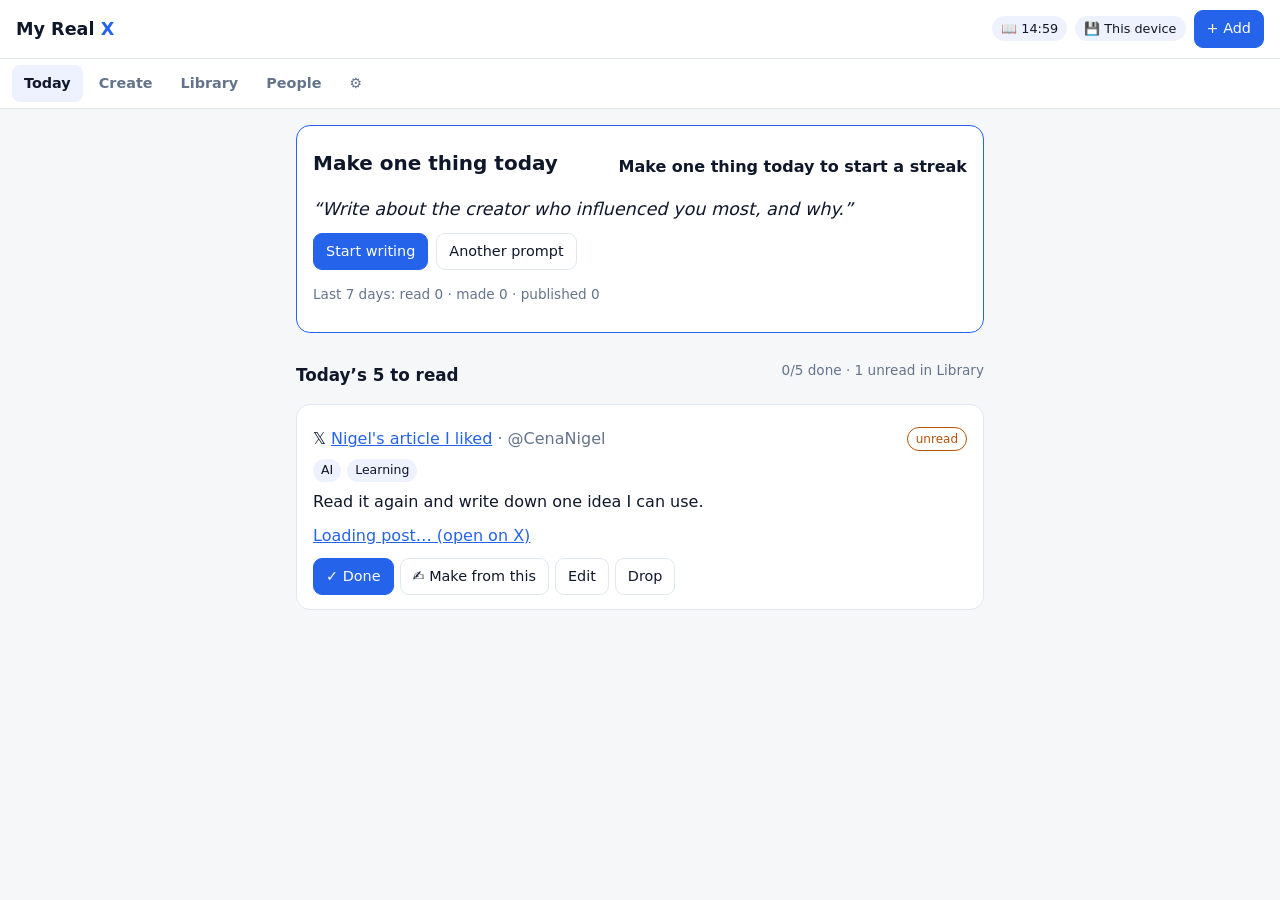
==== index.html @ 691bec20 "Build My Real X: calm, curated alternative to the X feed Static GitHub Pages app (no X API): Today v" ====
<!doctype html>
<html lang="en">
<head>
  <meta charset="utf-8">
  <meta name="viewport" content="width=device-width, initial-scale=1, viewport-fit=cover">
  <title>My Real X</title>
  <meta name="description" content="My own calm X: only the people and posts I chose. Learn a little, make something.">
  <meta name="theme-color" content="#0f172a">
  <link rel="manifest" href="manifest.webmanifest">
  <link rel="icon" href="icon.svg" type="image/svg+xml">
  <link rel="apple-touch-icon" href="icon-192.png">
  <meta name="apple-mobile-web-app-capable" content="yes">
  <meta name="apple-mobile-web-app-title" content="My Real X">
  <link rel="stylesheet" href="style.css">
</head>
<body>
  <header class="top">
    <div class="brand">My Real <span>X</span></div>
    <span id="timer" class="pill" title="Daily reading time left"></span>
    <button id="sync" class="pill" title="Sync status — tap for settings"></button>
    <button id="addBtn" class="primary">+ Add</button>
  </header>
  <nav id="nav">
    <button data-view="today">Today</button>
    <button data-view="create">Create</button>
    <button data-view="library">Library</button>
    <button data-view="people">People</button>
    <button data-view="settings" aria-label="Settings">⚙︎</button>
  </nav>
  <main id="main"><p class="muted">Loading…</p></main>
  <dialog id="dlg"><div id="dlgBody"></div></dialog>
  <div id="toast" role="status"></div>
  <script src="app.js"></script>
</body>
</html>
---- style.css ----
:root {
  color-scheme: light dark;
  --bg: #f6f7f9;
  --card: #ffffff;
  --text: #0f172a;
  --muted: #64748b;
  --line: #e2e8f0;
  --accent: #2563eb;
  --accent-text: #ffffff;
  --warn: #b45309;
  --danger: #dc2626;
  --ok: #15803d;
  --chip: #eef2ff;
}
@media (prefers-color-scheme: dark) {
  :root {
    --bg: #0b1120;
    --card: #131c2e;
    --text: #e5e7eb;
    --muted: #94a3b8;
    --line: #23304a;
    --accent: #3b82f6;
    --warn: #f59e0b;
    --danger: #f87171;
    --ok: #4ade80;
    --chip: #1e293b;
  }
}
* { box-sizing: border-box; }
html, body { margin: 0; }
body {
  background: var(--bg);
  color: var(--text);
  font: 16px/1.5 system-ui, -apple-system, "Segoe UI", Roboto, sans-serif;
  padding-bottom: 60px;
}
a { color: var(--accent); }
h2 { margin: 0 0 8px; font-size: 1.25rem; }
h3 { margin: 18px 0 8px; font-size: 1.05rem; display: inline; }
code { background: var(--chip); padding: 1px 5px; border-radius: 4px; }

.top {
  position: sticky; top: 0; z-index: 5;
  display: flex; align-items: center; gap: 8px;
  padding: 10px 16px; background: var(--card); border-bottom: 1px solid var(--line);
}
.brand { font-weight: 800; font-size: 1.1rem; margin-right: auto; white-space: nowrap; }
#addBtn { white-space: nowrap; }
@media (max-width: 380px) { .top { gap: 5px; padding: 10px 12px; } .pill { padding: 3px 7px; } }
.brand span { color: var(--accent); }
.pill {
  font-size: .8rem; padding: 3px 9px; border-radius: 999px;
  background: var(--chip); color: var(--text); border: 0; white-space: nowrap;
}
.pill:empty { display: none; }

nav {
  display: flex; gap: 4px; padding: 6px 12px; overflow-x: auto;
  background: var(--card); border-bottom: 1px solid var(--line);
  position: sticky; top: 53px; z-index: 4;
}
nav button { border: 0; background: none; padding: 8px 12px; border-radius: 8px; font-weight: 600; color: var(--muted); }
nav button.active { background: var(--chip); color: var(--text); }

main { max-width: 720px; margin: 0 auto; padding: 16px; }

.card {
  background: var(--card); border: 1px solid var(--line); border-radius: 14px;
  padding: 14px 16px; margin: 0 0 12px;
}
.hero { border-color: var(--accent); }
.done { border-color: var(--ok); }
.locked { border-color: var(--warn); text-align: center; }
.empty { color: var(--muted); }

button, .btn {
  font: inherit; font-size: .9rem; cursor: pointer;
  padding: 7px 12px; border-radius: 9px; border: 1px solid var(--line);
  background: var(--card); color: var(--text); text-decoration: none; display: inline-block;
}
button:hover, .btn:hover { border-color: var(--accent); }
.primary { background: var(--accent); color: var(--accent-text); border-color: var(--accent); }
.danger { color: var(--danger); }

input, textarea, select {
  font: inherit; width: 100%; padding: 8px 10px; margin-top: 4px;
  border: 1px solid var(--line); border-radius: 9px; background: var(--bg); color: var(--text);
}
textarea { resize: vertical; }
label { display: block; margin: 10px 0; font-size: .9rem; font-weight: 600; }
label.check, .chip { font-weight: 400; }
label.check input, .chip input, .seg input { width: auto; margin: 0 6px 0 0; }

.row { display: flex; gap: 8px; align-items: center; flex-wrap: wrap; margin: 8px 0; }
.row input { flex: 1 1 180px; margin: 0; }
.row select { flex: 1 1 120px; width: auto; margin: 0; }
.between { justify-content: space-between; }
.end { justify-content: flex-end; }
.actions { display: flex; gap: 6px; flex-wrap: wrap; margin-top: 10px; }
.actions.end { justify-content: flex-end; }
.grid2 { display: grid; grid-template-columns: 1fr 1fr; gap: 0 10px; }
@media (max-width: 480px) { .grid2 { grid-template-columns: 1fr; } }

.muted { color: var(--muted); }
.small { font-size: .85rem; }
.warn { color: var(--warn); }
.prompt { font-size: 1.1rem; font-style: italic; margin: 10px 0; }
.streak { font-weight: 700; }
.note { margin: 8px 0 0; }
.takeaway { margin: 8px 0 0; padding: 6px 10px; background: var(--chip); border-radius: 8px; }
.meta { overflow-wrap: anywhere; }

.tags { display: flex; gap: 6px; flex-wrap: wrap; margin-top: 6px; }
.tag { font-size: .78rem; padding: 2px 8px; border-radius: 999px; background: var(--chip); }
.tag .x { border: 0; background: none; padding: 0 0 0 4px; font-size: .9rem; color: var(--muted); }
.badge { font-size: .75rem; padding: 2px 8px; border-radius: 999px; border: 1px solid var(--line); color: var(--muted); white-space: nowrap; }
.s-unread, .s-draft, .s-trial { color: var(--warn); border-color: var(--warn); }
.s-read, .s-published, .s-trusted { color: var(--ok); border-color: var(--ok); }

.tagpick { border: 1px solid var(--line); border-radius: 9px; padding: 6px 10px; margin: 10px 0; }
.tagpick legend { font-size: .9rem; font-weight: 600; }
.chip { display: inline-flex; align-items: center; margin: 4px 10px 4px 0; font-size: .9rem; }
.seg { display: flex; gap: 14px; flex-wrap: wrap; margin: 6px 0; }
.seg label { margin: 0; font-weight: 600; display: flex; align-items: center; }

.embed { margin-top: 10px; }
.embed .twitter-tweet { margin: 0 auto !important; }
.yt { position: relative; aspect-ratio: 16 / 9; }
.yt iframe { position: absolute; inset: 0; width: 100%; height: 100%; border: 0; border-radius: 10px; }

.idea .i-title { font-weight: 700; }
.idea [data-act="toggle"] { cursor: pointer; }
details.sec > summary { cursor: pointer; list-style: none; margin: 14px 0 8px; }
details.sec > summary::-webkit-details-marker { display: none; }
details.sec > summary::before { content: "▸ "; color: var(--muted); }
details.sec[open] > summary::before { content: "▾ "; }

dialog {
  width: min(560px, calc(100vw - 24px)); max-height: calc(100vh - 40px);
  border: 1px solid var(--line); border-radius: 16px; padding: 16px;
  background: var(--card); color: var(--text);
}
dialog::backdrop { background: rgba(0, 0, 0, .45); }

#toast {
  position: fixed; left: 50%; bottom: 20px; transform: translateX(-50%) translateY(80px);
  background: var(--text); color: var(--bg); padding: 10px 16px; border-radius: 10px;
  transition: transform .2s; z-index: 20; max-width: calc(100vw - 32px);
}
#toast.show { transform: translateX(-50%) translateY(0); }
ul.small li, ol.small li { margin: 4px 0; }
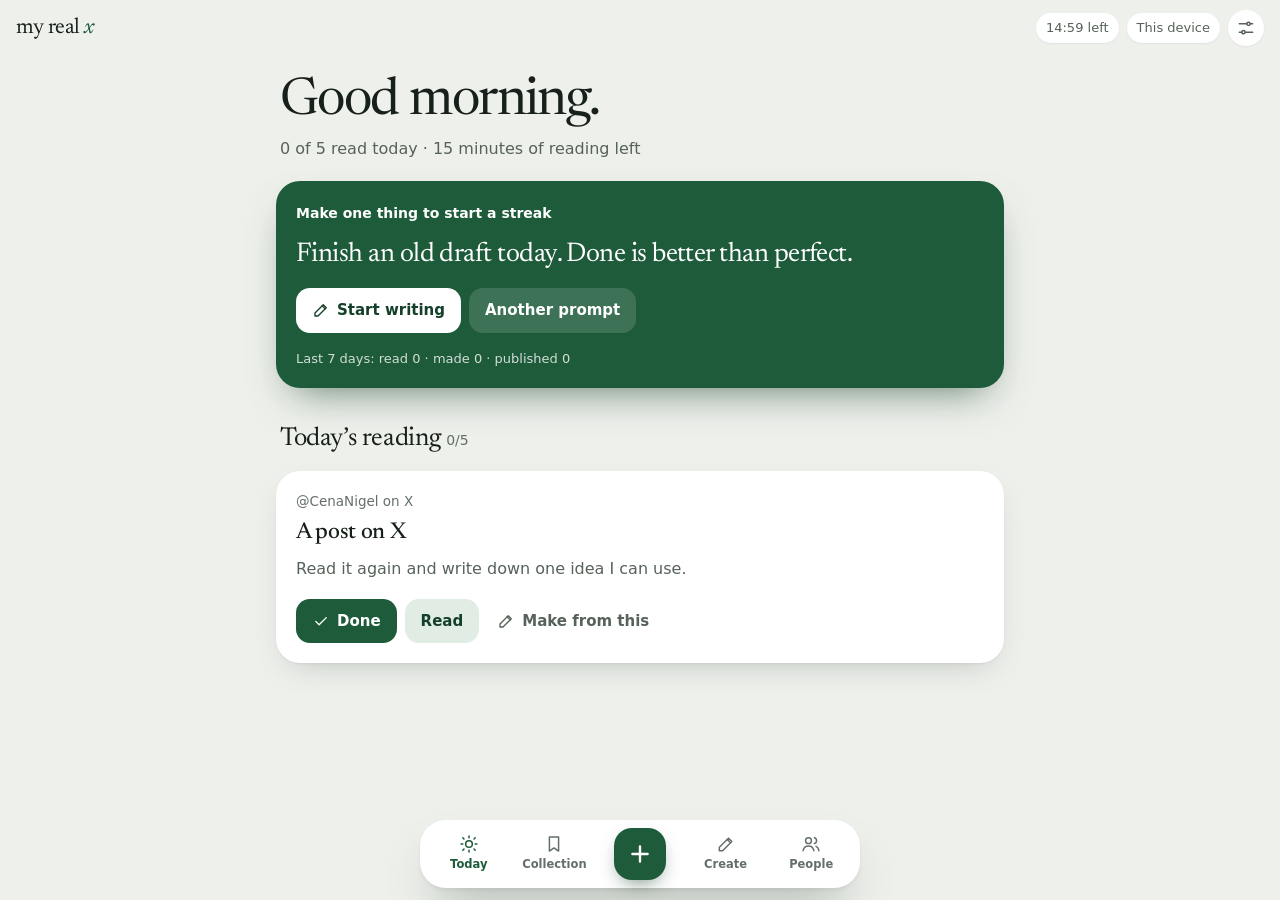
==== commit 5c81608f: "Redesign: forest green, serif, card-based collector - New look: light ground, white physical cards, " ====
--- a/index.html
+++ b/index.html
@@ -4,31 +4,34 @@
   <meta charset="utf-8">
   <meta name="viewport" content="width=device-width, initial-scale=1, viewport-fit=cover">
   <title>My Real X</title>
-  <meta name="description" content="My own calm X: only the people and posts I chose. Learn a little, make something.">
-  <meta name="theme-color" content="#0f172a">
+  <meta name="description" content="My own calm collection: only the people and posts I chose. Learn a little, make something.">
+  <meta name="theme-color" content="#EEF0EC">
   <link rel="manifest" href="manifest.webmanifest">
   <link rel="icon" href="icon.svg" type="image/svg+xml">
   <link rel="apple-touch-icon" href="icon-192.png">
   <meta name="apple-mobile-web-app-capable" content="yes">
   <meta name="apple-mobile-web-app-title" content="My Real X">
+  <link rel="preconnect" href="https://fonts.googleapis.com">
+  <link rel="preconnect" href="https://fonts.gstatic.com" crossorigin>
+  <link href="https://fonts.googleapis.com/css2?family=Newsreader:ital,opsz,wght@0,6..72,400;0,6..72,500;1,6..72,400&display=swap" rel="stylesheet">
   <link rel="stylesheet" href="style.css">
 </head>
 <body>
   <header class="top">
-    <div class="brand">My Real <span>X</span></div>
-    <span id="timer" class="pill" title="Daily reading time left"></span>
-    <button id="sync" class="pill" title="Sync status — tap for settings"></button>
-    <button id="addBtn" class="primary">+ Add</button>
+    <a class="wordmark" href="./" data-act="goto" data-view="today">my real <em>x</em></a>
+    <span id="timer" class="pill"></span>
+    <button id="sync" class="pill" type="button"></button>
+    <button id="gear" class="icon-btn" type="button" aria-label="Settings" data-act="goto" data-view="settings"></button>
   </header>
-  <nav id="nav">
-    <button data-view="today">Today</button>
-    <button data-view="create">Create</button>
-    <button data-view="library">Library</button>
-    <button data-view="people">People</button>
-    <button data-view="settings" aria-label="Settings">⚙︎</button>
+  <main id="main"><p class="sub">Loading…</p></main>
+  <nav class="tabbar" id="nav" aria-label="Main">
+    <button type="button" data-view="today"></button>
+    <button type="button" data-view="library"></button>
+    <button type="button" id="addBtn" class="add" aria-label="Add something"></button>
+    <button type="button" data-view="create"></button>
+    <button type="button" data-view="people"></button>
   </nav>
-  <main id="main"><p class="muted">Loading…</p></main>
-  <dialog id="dlg"><div id="dlgBody"></div></dialog>
+  <dialog id="sheet"><div id="sheetBody" class="sheet-inner"></div></dialog>
   <div id="toast" role="status"></div>
   <script src="app.js"></script>
 </body>
--- a/style.css
+++ b/style.css
@@ -1,151 +1,275 @@
+/* My Real X — tokens mirror DESIGN.md. Light only. */
 :root {
-  color-scheme: light dark;
-  --bg: #f6f7f9;
-  --card: #ffffff;
-  --text: #0f172a;
-  --muted: #64748b;
-  --line: #e2e8f0;
-  --accent: #2563eb;
-  --accent-text: #ffffff;
-  --warn: #b45309;
-  --danger: #dc2626;
-  --ok: #15803d;
-  --chip: #eef2ff;
-}
-@media (prefers-color-scheme: dark) {
-  :root {
-    --bg: #0b1120;
-    --card: #131c2e;
-    --text: #e5e7eb;
-    --muted: #94a3b8;
-    --line: #23304a;
-    --accent: #3b82f6;
-    --warn: #f59e0b;
-    --danger: #f87171;
-    --ok: #4ade80;
-    --chip: #1e293b;
-  }
-}
+  color-scheme: light;
+  --ground: #EEF0EC;
+  --card: #FFFFFF;
+  --sunk: #F4F5F2;
+  --ink: #17201A;
+  --muted: #56625A;
+  --faint: #646F68;
+  --forest: #1E5B3A;
+  --forest-deep: #143F28;
+  --forest-soft: #E1ECE4;
+  --on-forest: #FFFFFF;
+  --on-forest-muted: rgba(255, 255, 255, .8);
+  --night: #151B17;
+  --danger: #B42318;
+  --warn: #8A5300;
+  --line: rgba(23, 32, 26, .09);
+  --shadow: 0 1px 2px rgba(18, 40, 26, .05), 0 12px 32px -14px rgba(18, 40, 26, .25);
+  --shadow-lift: 0 2px 4px rgba(18, 40, 26, .06), 0 26px 50px -18px rgba(18, 40, 26, .38);
+  --r-card: 24px;
+  --r-btn: 14px;
+  --serif: "Newsreader", "Iowan Old Style", Georgia, serif;
+  --sans: system-ui, -apple-system, "Segoe UI", Roboto, sans-serif;
+  --spring: cubic-bezier(.34, 1.56, .64, 1);
+  --out: cubic-bezier(.22, 1, .36, 1);
+  --tab-h: 68px;
+}
+
 * { box-sizing: border-box; }
 html, body { margin: 0; }
 body {
-  background: var(--bg);
-  color: var(--text);
-  font: 16px/1.5 system-ui, -apple-system, "Segoe UI", Roboto, sans-serif;
-  padding-bottom: 60px;
-}
-a { color: var(--accent); }
-h2 { margin: 0 0 8px; font-size: 1.25rem; }
-h3 { margin: 18px 0 8px; font-size: 1.05rem; display: inline; }
-code { background: var(--chip); padding: 1px 5px; border-radius: 4px; }
-
+  background: var(--ground);
+  color: var(--ink);
+  font: 16px/1.5 var(--sans);
+  -webkit-font-smoothing: antialiased;
+  padding-bottom: calc(var(--tab-h) + 24px + env(safe-area-inset-bottom));
+  caret-color: var(--forest);
+}
+::selection { background: var(--forest-soft); color: var(--forest-deep); }
+a { color: var(--forest); text-underline-offset: 3px; }
+:focus-visible { outline: 2px solid var(--forest); outline-offset: 2px; }
+img { display: block; max-width: 100%; }
+button { font: inherit; color: inherit; cursor: pointer; -webkit-tap-highlight-color: transparent; }
+svg.i { width: 20px; height: 20px; flex-shrink: 0; fill: none; stroke: currentColor; stroke-width: 1.8; stroke-linecap: round; stroke-linejoin: round; }
+.serif { font-family: var(--serif); }
+
+/* ---------- top bar ---------- */
 .top {
-  position: sticky; top: 0; z-index: 5;
+  position: sticky; top: 0; z-index: 10;
   display: flex; align-items: center; gap: 8px;
-  padding: 10px 16px; background: var(--card); border-bottom: 1px solid var(--line);
-}
-.brand { font-weight: 800; font-size: 1.1rem; margin-right: auto; white-space: nowrap; }
-#addBtn { white-space: nowrap; }
-@media (max-width: 380px) { .top { gap: 5px; padding: 10px 12px; } .pill { padding: 3px 7px; } }
-.brand span { color: var(--accent); }
+  padding: calc(10px + env(safe-area-inset-top)) 16px 10px;
+  background: color-mix(in srgb, var(--ground) 88%, transparent);
+  backdrop-filter: saturate(1.4) blur(12px);
+  -webkit-backdrop-filter: saturate(1.4) blur(12px);
+}
+.wordmark { font-family: var(--serif); font-size: 22px; letter-spacing: -.02em; color: var(--ink); text-decoration: none; margin-right: auto; white-space: nowrap; }
+.wordmark em { color: var(--forest); }
 .pill {
-  font-size: .8rem; padding: 3px 9px; border-radius: 999px;
-  background: var(--chip); color: var(--text); border: 0; white-space: nowrap;
+  font-size: 13px; padding: 5px 10px; border-radius: 999px; border: 0;
+  background: var(--card); color: var(--muted); white-space: nowrap; font-variant-numeric: tabular-nums;
+  box-shadow: 0 1px 2px rgba(18, 40, 26, .06);
 }
 .pill:empty { display: none; }
-
-nav {
-  display: flex; gap: 4px; padding: 6px 12px; overflow-x: auto;
-  background: var(--card); border-bottom: 1px solid var(--line);
-  position: sticky; top: 53px; z-index: 4;
-}
-nav button { border: 0; background: none; padding: 8px 12px; border-radius: 8px; font-weight: 600; color: var(--muted); }
-nav button.active { background: var(--chip); color: var(--text); }
-
-main { max-width: 720px; margin: 0 auto; padding: 16px; }
-
+.icon-btn { border: 0; background: var(--card); width: 36px; height: 36px; border-radius: 50%; display: grid; place-items: center; color: var(--muted); box-shadow: 0 1px 2px rgba(18, 40, 26, .06); }
+
+/* ---------- tab bar ---------- */
+.tabbar {
+  position: fixed; z-index: 10; left: 50%; transform: translateX(-50%);
+  bottom: calc(12px + env(safe-area-inset-bottom));
+  width: min(440px, calc(100vw - 24px)); height: var(--tab-h);
+  display: grid; grid-template-columns: repeat(5, 1fr); align-items: center;
+  background: var(--card); border-radius: 26px; box-shadow: var(--shadow-lift); padding: 0 6px;
+}
+.tabbar button { border: 0; background: none; display: grid; justify-items: center; gap: 2px; font-size: 11.5px; font-weight: 600; color: var(--faint); padding: 8px 0; transition: color .15s; }
+.tabbar button.active { color: var(--forest); }
+.tabbar .add { width: 52px; height: 52px; justify-self: center; border-radius: 18px; background: var(--forest); color: var(--on-forest); place-items: center; padding: 0; box-shadow: 0 8px 20px -8px rgba(20, 63, 40, .7); transition: transform .2s var(--spring); }
+.tabbar .add svg.i { width: 26px; height: 26px; stroke-width: 2.2; }
+.tabbar .add:active { transform: scale(.92) rotate(-6deg); }
+
+/* ---------- page ---------- */
+main { max-width: 760px; margin: 0 auto; padding: 8px 16px 24px; }
+.page-head { margin: 12px 4px 20px; }
+.display { font-family: var(--serif); font-weight: 400; font-size: clamp(38px, 10vw, 52px); line-height: 1.02; letter-spacing: -.03em; margin: 0; text-wrap: balance; }
+.display-s { font-family: var(--serif); font-weight: 400; font-size: 27px; line-height: 1.15; letter-spacing: -.02em; margin: 0; text-wrap: balance; }
+.sub { color: var(--muted); margin: 8px 0 0; }
+.small { font-size: 14px; }
+.tiny { font-size: 13px; }
+.muted { color: var(--muted); }
+h2.section { font-family: var(--serif); font-weight: 400; font-size: 26px; letter-spacing: -.015em; margin: 32px 4px 12px; }
+h2.section .count { font-family: var(--sans); font-size: 14px; color: var(--faint); margin-left: 6px; letter-spacing: 0; }
+
+/* ---------- cards ---------- */
 .card {
-  background: var(--card); border: 1px solid var(--line); border-radius: 14px;
-  padding: 14px 16px; margin: 0 0 12px;
-}
-.hero { border-color: var(--accent); }
-.done { border-color: var(--ok); }
-.locked { border-color: var(--warn); text-align: center; }
-.empty { color: var(--muted); }
-
-button, .btn {
-  font: inherit; font-size: .9rem; cursor: pointer;
-  padding: 7px 12px; border-radius: 9px; border: 1px solid var(--line);
-  background: var(--card); color: var(--text); text-decoration: none; display: inline-block;
-}
-button:hover, .btn:hover { border-color: var(--accent); }
-.primary { background: var(--accent); color: var(--accent-text); border-color: var(--accent); }
-.danger { color: var(--danger); }
-
-input, textarea, select {
-  font: inherit; width: 100%; padding: 8px 10px; margin-top: 4px;
-  border: 1px solid var(--line); border-radius: 9px; background: var(--bg); color: var(--text);
-}
-textarea { resize: vertical; }
-label { display: block; margin: 10px 0; font-size: .9rem; font-weight: 600; }
-label.check, .chip { font-weight: 400; }
-label.check input, .chip input, .seg input { width: auto; margin: 0 6px 0 0; }
-
-.row { display: flex; gap: 8px; align-items: center; flex-wrap: wrap; margin: 8px 0; }
-.row input { flex: 1 1 180px; margin: 0; }
-.row select { flex: 1 1 120px; width: auto; margin: 0; }
-.between { justify-content: space-between; }
-.end { justify-content: flex-end; }
-.actions { display: flex; gap: 6px; flex-wrap: wrap; margin-top: 10px; }
-.actions.end { justify-content: flex-end; }
-.grid2 { display: grid; grid-template-columns: 1fr 1fr; gap: 0 10px; }
-@media (max-width: 480px) { .grid2 { grid-template-columns: 1fr; } }
-
-.muted { color: var(--muted); }
-.small { font-size: .85rem; }
+  background: var(--card); border-radius: var(--r-card); box-shadow: var(--shadow);
+  overflow: hidden; position: relative;
+  transition: transform .18s var(--out), box-shadow .18s var(--out);
+}
+.card + .card { margin-top: 14px; }
+.pad { padding: 20px; }
+[data-open] { cursor: pointer; }
+.card[data-open]:active, .tile:active { transform: scale(.98); }
+.media { width: 100%; max-height: 340px; object-fit: cover; background: var(--sunk); }
+.src { display: flex; align-items: center; gap: 6px; color: var(--faint); font-size: 13.5px; margin: 0; min-width: 0; }
+.src span { overflow: hidden; text-overflow: ellipsis; white-space: nowrap; }
+.src svg.i { width: 15px; height: 15px; }
+.title { font-family: var(--serif); font-weight: 500; font-size: 23px; line-height: 1.2; letter-spacing: -.015em; margin: 8px 0 0; text-wrap: balance; }
+.post-text { font-family: var(--serif); font-size: 20px; line-height: 1.4; margin: 10px 0 0; white-space: pre-line; display: -webkit-box; -webkit-line-clamp: 9; -webkit-box-orient: vertical; overflow: hidden; }
+.note { color: var(--muted); margin: 10px 0 0; }
+.takeaway { margin: 14px 0 0; padding: 12px 14px; border-radius: 16px; background: var(--forest-soft); color: var(--forest-deep); font-family: var(--serif); font-size: 18px; line-height: 1.35; }
+.takeaway::before { content: "My takeaway  "; font: 600 12.5px/1 var(--sans); color: var(--forest); display: block; margin-bottom: 6px; }
+
+/* forest card — the signature colour as a full field */
+.forest { background: var(--forest); color: var(--on-forest); box-shadow: 0 18px 40px -18px rgba(20, 63, 40, .7); }
+.forest .sub, .forest .tiny, .forest .muted { color: var(--on-forest-muted); }
+.streak { display: inline-flex; align-items: center; gap: 6px; font-size: 14px; font-weight: 600; }
+
+/* masonry */
+.masonry { columns: 2 170px; column-gap: 12px; }
+.masonry > * { break-inside: avoid; margin: 0 0 12px; display: block; }
+.masonry > .card + .card { margin-top: 0; }
+.tile .media { max-height: 260px; }
+.tile-body { padding: 14px 14px 15px; }
+.tile .t { font-family: var(--serif); font-weight: 500; font-size: 18px; line-height: 1.2; letter-spacing: -.01em; margin: 0 0 8px; overflow-wrap: anywhere; }
+.tile .q { font-family: var(--serif); font-size: 17px; line-height: 1.38; margin: 0 0 10px; display: -webkit-box; -webkit-line-clamp: 8; -webkit-box-orient: vertical; overflow: hidden; white-space: pre-line; }
+.tile.quote .tile-body { padding: 18px 16px; }
+.tile.quote .q::before { content: "\201C"; display: block; font-size: 56px; line-height: 1; height: 30px; color: var(--forest); }
+.flag { display: inline-block; margin-top: 8px; font-size: 12px; font-weight: 650; color: var(--forest); background: var(--forest-soft); padding: 3px 8px; border-radius: 999px; }
+.flag.muted { color: var(--muted); background: var(--sunk); }
+
+/* rows */
+.rowcard { display: flex; align-items: center; gap: 12px; padding: 12px 14px; }
+.rowcard .t { flex: 1; min-width: 0; font-family: var(--serif); font-size: 17px; white-space: nowrap; overflow: hidden; text-overflow: ellipsis; }
+.thumb { width: 44px; height: 44px; border-radius: 12px; object-fit: cover; background: var(--sunk); flex-shrink: 0; }
+
+/* ---------- buttons ---------- */
+.actions { display: flex; gap: 8px; flex-wrap: wrap; margin-top: 18px; }
+.btn {
+  display: inline-flex; align-items: center; justify-content: center; gap: 7px;
+  border: 0; border-radius: var(--r-btn); padding: 11px 16px; font-weight: 650; font-size: 15px; text-decoration: none;
+  background: var(--sunk); color: var(--ink); transition: transform .14s var(--out), background .15s;
+}
+.btn:active { transform: scale(.96); }
+.btn svg.i { width: 18px; height: 18px; }
+.btn.primary { background: var(--forest); color: var(--on-forest); }
+.btn.soft { background: var(--forest-soft); color: var(--forest-deep); }
+.btn.quiet { background: none; color: var(--muted); padding-left: 10px; padding-right: 10px; }
+.btn.light { background: var(--on-forest); color: var(--forest-deep); }
+.btn.ghost-light { background: rgba(255, 255, 255, .14); color: var(--on-forest); }
+.btn.danger { background: none; color: var(--danger); }
+.btn.big { padding: 15px 22px; font-size: 16px; border-radius: 18px; }
+.btn.block { width: 100%; }
+
+/* ---------- chips ---------- */
+.chips { display: flex; gap: 8px; overflow-x: auto; padding: 2px 2px 6px; margin: 0 -2px 8px; scrollbar-width: none; }
+.chips::-webkit-scrollbar { display: none; }
+.chips.wrap { flex-wrap: wrap; overflow: visible; }
+.chip {
+  flex-shrink: 0; border: 0; border-radius: 999px; padding: 8px 14px; font-size: 14px; font-weight: 600;
+  background: var(--card); color: var(--muted); box-shadow: 0 1px 2px rgba(18, 40, 26, .06);
+  transition: transform .14s var(--out), background .15s, color .15s;
+}
+.chip:active { transform: scale(.95); }
+.chip[aria-pressed="true"] { background: var(--ink); color: #fff; }
+.chip .n { font-weight: 500; opacity: .7; margin-left: 4px; font-variant-numeric: tabular-nums; }
+.chip-input { border: 0; border-radius: 999px; padding: 8px 14px; font: 600 14px var(--sans); width: 120px; background: var(--sunk); color: var(--ink); outline: none; }
+.chip-input:focus { box-shadow: 0 0 0 2px var(--forest); }
+.seg { display: flex; gap: 4px; padding: 4px; border-radius: 16px; background: var(--sunk); }
+.seg button { flex: 1; border: 0; background: none; border-radius: 12px; padding: 9px 6px; font-size: 14px; font-weight: 600; color: var(--muted); }
+.seg button[aria-pressed="true"] { background: var(--card); color: var(--ink); box-shadow: 0 1px 3px rgba(18, 40, 26, .12); }
+
+.search { display: flex; align-items: center; gap: 8px; background: var(--card); border-radius: 16px; padding: 0 14px; margin-bottom: 16px; color: var(--faint); box-shadow: 0 1px 2px rgba(18, 40, 26, .06); }
+.search input { flex: 1; border: 0; outline: none; background: none; font: inherit; padding: 12px 0; color: var(--ink); min-width: 0; }
+
+/* ---------- plain inputs (look like text) ---------- */
+.plain { width: 100%; border: 0; outline: none; background: none; color: inherit; font: inherit; padding: 0; resize: none; }
+.plain::placeholder { color: var(--faint); }
+.plain.title { font-family: var(--serif); font-weight: 500; font-size: 28px; line-height: 1.15; letter-spacing: -.02em; }
+.plain.body { font-family: var(--serif); font-size: 19px; line-height: 1.5; min-height: 40vh; }
+.plain.note { color: var(--muted); margin-top: 10px; min-height: 2.6em; }
+.field-label { font-size: 13px; font-weight: 650; color: var(--faint); margin: 22px 0 8px; display: block; }
+.boxed { width: 100%; border: 0; border-radius: 14px; background: var(--sunk); padding: 12px 14px; font: inherit; color: var(--ink); outline: none; resize: vertical; }
+.boxed:focus { box-shadow: 0 0 0 2px var(--forest); }
+.grid2 { display: grid; grid-template-columns: 1fr 1fr; gap: 12px; }
+@media (max-width: 420px) { .grid2 { grid-template-columns: 1fr; } }
+
+/* ---------- special moments: full forest field + tilted choice cards ---------- */
+.field-moment { background: var(--forest); color: var(--on-forest); border-radius: 32px; padding: 32px 22px 28px; margin-top: 8px; }
+.field-moment p { color: var(--on-forest-muted); }
+.choice-grid { display: grid; grid-template-columns: 1fr 1fr; gap: 14px; margin: 28px 0 8px; }
+.choice {
+  border: 0; text-align: left; border-radius: 22px; aspect-ratio: 1 / 1.08; padding: 16px;
+  display: flex; flex-direction: column; justify-content: space-between;
+  background: var(--card); color: var(--ink); box-shadow: 0 22px 40px -18px rgba(0, 0, 0, .45);
+  font-family: var(--serif); font-size: 21px; line-height: 1.12; letter-spacing: -.01em;
+  transition: transform .3s var(--spring), rotate .3s var(--spring);
+  animation: drop .6s var(--spring) both;
+}
+.choice svg.i { width: 26px; height: 26px; }
+.choice.dark { background: var(--night); color: #fff; }
+.choice.tilt-l { rotate: -3deg; }
+.choice.tilt-r { rotate: 2.5deg; animation-delay: .06s; }
+.choice:active { rotate: 0deg; transform: scale(.96); }
+@keyframes drop { from { opacity: 0; transform: translateY(40px) rotate(-6deg) scale(.94); } }
+
+/* ---------- sheet ---------- */
+dialog#sheet {
+  border: 0; padding: 0; margin: auto auto 0; width: 100%; max-width: 640px; max-height: 94vh;
+  background: var(--ground); color: var(--ink); border-radius: 30px 30px 0 0; overflow: auto;
+  box-shadow: 0 -20px 60px -20px rgba(0, 0, 0, .35);
+}
+dialog#sheet[open] { animation: sheet-in .48s var(--out); }
+dialog#sheet::backdrop { background: rgba(10, 20, 14, .38); animation: fade .3s ease-out; }
+dialog#sheet.forest-sheet { background: var(--forest); color: var(--on-forest); }
+@keyframes sheet-in { from { transform: translateY(100%); } }
+@keyframes fade { from { opacity: 0; } }
+.sheet-inner { padding: 14px 20px calc(28px + env(safe-area-inset-bottom)); }
+.sheet-top { display: flex; justify-content: space-between; align-items: center; margin-bottom: 10px; }
+.grabber { width: 40px; height: 5px; border-radius: 3px; background: rgba(0, 0, 0, .14); margin: 0 auto 10px; }
+.forest-sheet .grabber { background: rgba(255, 255, 255, .3); }
+.close { border: 0; width: 38px; height: 38px; border-radius: 50%; display: grid; place-items: center; background: var(--card); color: var(--ink); margin-left: auto; }
+.forest-sheet .close { background: var(--night); color: #fff; }
+.sheet-media { border-radius: 22px; overflow: hidden; margin-bottom: 18px; background: var(--card); box-shadow: var(--shadow); }
+.sheet-media .twitter-tweet { margin: 0 auto !important; }
+.yt { position: relative; aspect-ratio: 16 / 9; }
+.yt iframe { position: absolute; inset: 0; width: 100%; height: 100%; border: 0; }
+
+.capture-box { background: var(--card); color: var(--ink); border-radius: 22px; padding: 16px 18px; margin-top: 24px; box-shadow: 0 22px 40px -20px rgba(0, 0, 0, .5); }
+.capture-box textarea { font-family: var(--serif); font-size: 21px; line-height: 1.35; min-height: 2.8em; }
+.hint { min-height: 1.5em; margin: 10px 4px 0; font-size: 14.5px; color: var(--on-forest-muted); }
+.forest-sheet .chip { background: rgba(255, 255, 255, .14); color: var(--on-forest); box-shadow: none; }
+.forest-sheet .chip[aria-pressed="true"] { background: #fff; color: var(--forest-deep); }
+.forest-sheet .chip-input { background: rgba(255, 255, 255, .14); color: #fff; }
+.forest-sheet .chip-input::placeholder { color: var(--on-forest-muted); }
+.forest-sheet .seg { background: rgba(255, 255, 255, .14); }
+.forest-sheet .seg button { color: var(--on-forest-muted); }
+.forest-sheet .seg button[aria-pressed="true"] { background: #fff; color: var(--forest-deep); }
+.forest-sheet .field-label { color: var(--on-forest-muted); }
+.saved-card { margin-top: 20px; color: var(--ink); max-width: 320px; rotate: -1.5deg; animation: drop .55s var(--spring) both; }
+
+/* ---------- people ---------- */
+.person { text-align: center; padding: 22px 14px 16px; }
+.avatar { position: relative; width: 72px; height: 72px; border-radius: 50%; margin: 0 auto 12px; background: var(--forest-soft); color: var(--forest); display: grid; place-items: center; font: 500 28px var(--serif); overflow: hidden; flex-shrink: 0; }
+.avatar img { position: absolute; inset: 0; width: 100%; height: 100%; object-fit: cover; }
+.avatar.s { width: 36px; height: 36px; font-size: 16px; margin: 0; }
+.person .name { font-family: var(--serif); font-size: 20px; line-height: 1.15; margin: 0; overflow-wrap: anywhere; }
+.person .handle { color: var(--faint); font-size: 13.5px; margin: 2px 0 0; overflow-wrap: anywhere; }
+.person .note { font-size: 14px; display: -webkit-box; -webkit-line-clamp: 3; -webkit-box-orient: vertical; overflow: hidden; }
+
+/* ---------- misc ---------- */
+.empty { padding: 26px 22px; color: var(--muted); }
+.empty .display-s { color: var(--ink); margin-bottom: 8px; }
+.slot:not(:empty) { margin-top: 16px; }
+details.card summary { cursor: pointer; padding: 18px 20px; font-family: var(--serif); font-size: 20px; list-style: none; }
+details.card summary::-webkit-details-marker { display: none; }
+details.card ul { margin: 0; padding: 0 22px 20px 40px; color: var(--muted); }
+details.card li { margin: 8px 0; }
+.settings .card { padding: 20px; }
+.settings h3 { font-family: var(--serif); font-weight: 500; font-size: 22px; margin: 0 0 12px; }
+.tag-x { border: 0; background: none; color: inherit; opacity: .6; padding: 0 0 0 6px; }
+ol.steps { padding-left: 20px; color: var(--muted); font-size: 14.5px; }
+ol.steps li { margin: 6px 0; }
 .warn { color: var(--warn); }
-.prompt { font-size: 1.1rem; font-style: italic; margin: 10px 0; }
-.streak { font-weight: 700; }
-.note { margin: 8px 0 0; }
-.takeaway { margin: 8px 0 0; padding: 6px 10px; background: var(--chip); border-radius: 8px; }
-.meta { overflow-wrap: anywhere; }
-
-.tags { display: flex; gap: 6px; flex-wrap: wrap; margin-top: 6px; }
-.tag { font-size: .78rem; padding: 2px 8px; border-radius: 999px; background: var(--chip); }
-.tag .x { border: 0; background: none; padding: 0 0 0 4px; font-size: .9rem; color: var(--muted); }
-.badge { font-size: .75rem; padding: 2px 8px; border-radius: 999px; border: 1px solid var(--line); color: var(--muted); white-space: nowrap; }
-.s-unread, .s-draft, .s-trial { color: var(--warn); border-color: var(--warn); }
-.s-read, .s-published, .s-trusted { color: var(--ok); border-color: var(--ok); }
-
-.tagpick { border: 1px solid var(--line); border-radius: 9px; padding: 6px 10px; margin: 10px 0; }
-.tagpick legend { font-size: .9rem; font-weight: 600; }
-.chip { display: inline-flex; align-items: center; margin: 4px 10px 4px 0; font-size: .9rem; }
-.seg { display: flex; gap: 14px; flex-wrap: wrap; margin: 6px 0; }
-.seg label { margin: 0; font-weight: 600; display: flex; align-items: center; }
-
-.embed { margin-top: 10px; }
-.embed .twitter-tweet { margin: 0 auto !important; }
-.yt { position: relative; aspect-ratio: 16 / 9; }
-.yt iframe { position: absolute; inset: 0; width: 100%; height: 100%; border: 0; border-radius: 10px; }
-
-.idea .i-title { font-weight: 700; }
-.idea [data-act="toggle"] { cursor: pointer; }
-details.sec > summary { cursor: pointer; list-style: none; margin: 14px 0 8px; }
-details.sec > summary::-webkit-details-marker { display: none; }
-details.sec > summary::before { content: "▸ "; color: var(--muted); }
-details.sec[open] > summary::before { content: "▾ "; }
-
-dialog {
-  width: min(560px, calc(100vw - 24px)); max-height: calc(100vh - 40px);
-  border: 1px solid var(--line); border-radius: 16px; padding: 16px;
-  background: var(--card); color: var(--text);
-}
-dialog::backdrop { background: rgba(0, 0, 0, .45); }
 
 #toast {
-  position: fixed; left: 50%; bottom: 20px; transform: translateX(-50%) translateY(80px);
-  background: var(--text); color: var(--bg); padding: 10px 16px; border-radius: 10px;
-  transition: transform .2s; z-index: 20; max-width: calc(100vw - 32px);
-}
-#toast.show { transform: translateX(-50%) translateY(0); }
-ul.small li, ol.small li { margin: 4px 0; }
+  position: fixed; left: 50%; bottom: calc(var(--tab-h) + 26px + env(safe-area-inset-bottom)); z-index: 30;
+  transform: translate(-50%, 20px); opacity: 0; pointer-events: none;
+  background: var(--night); color: #fff; padding: 11px 18px; border-radius: 14px; font-weight: 600; font-size: 14.5px;
+  transition: transform .35s var(--spring), opacity .2s; max-width: calc(100vw - 32px);
+}
+#toast.show { transform: translate(-50%, 0); opacity: 1; }
+
+@media (prefers-reduced-motion: reduce) {
+  *, *::before, *::after { animation: none !important; transition: none !important; }
+}
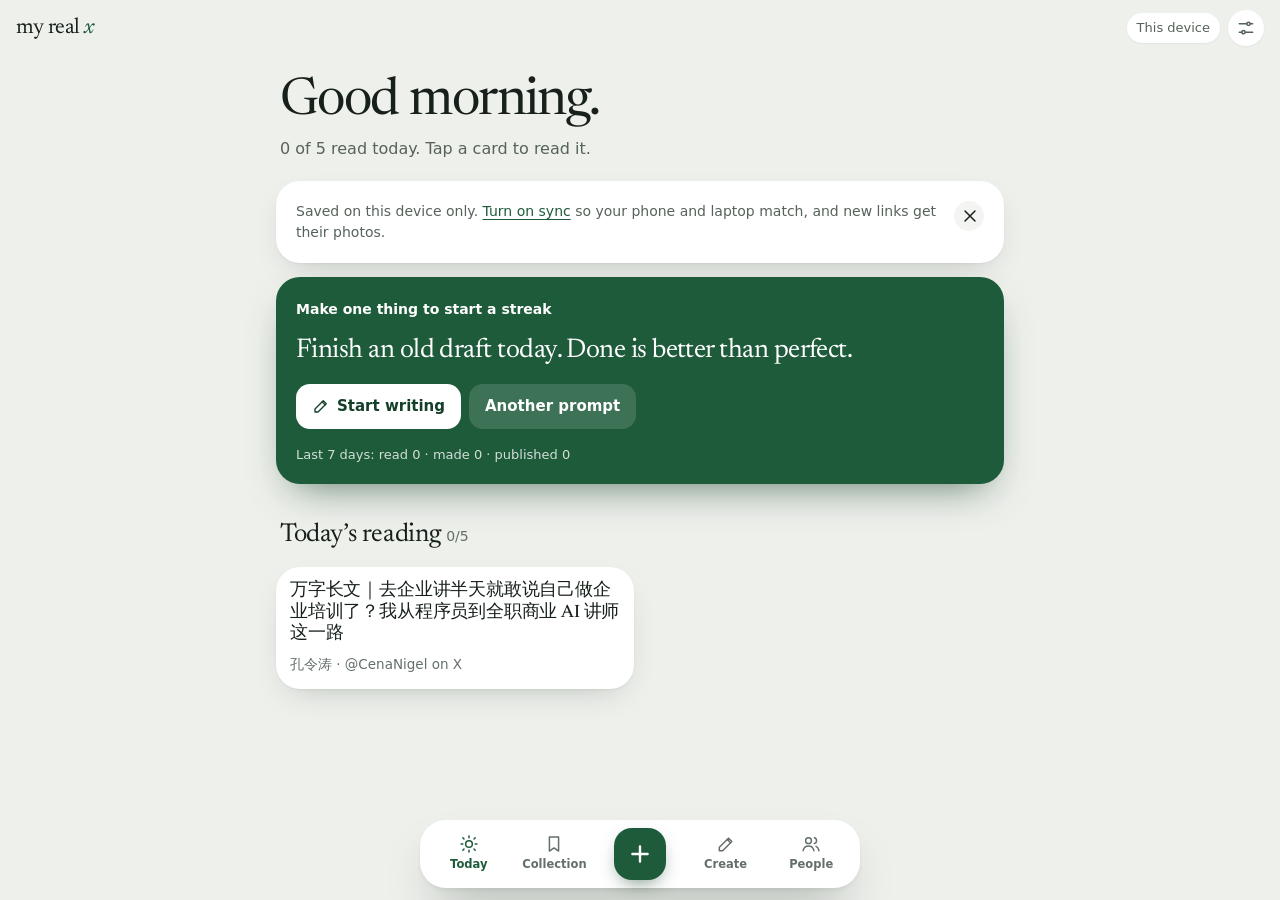
==== commit 41df526a: "Today: cards only, no timer; opening a card counts as reading - Remove Done/Read/Make buttons from T" ====
--- a/index.html
+++ b/index.html
@@ -19,7 +19,6 @@
 <body>
   <header class="top">
     <a class="wordmark" href="./" data-act="goto" data-view="today">my real <em>x</em></a>
-    <span id="timer" class="pill"></span>
     <button id="sync" class="pill" type="button"></button>
     <button id="gear" class="icon-btn" type="button" aria-label="Settings" data-act="goto" data-view="settings"></button>
   </header>
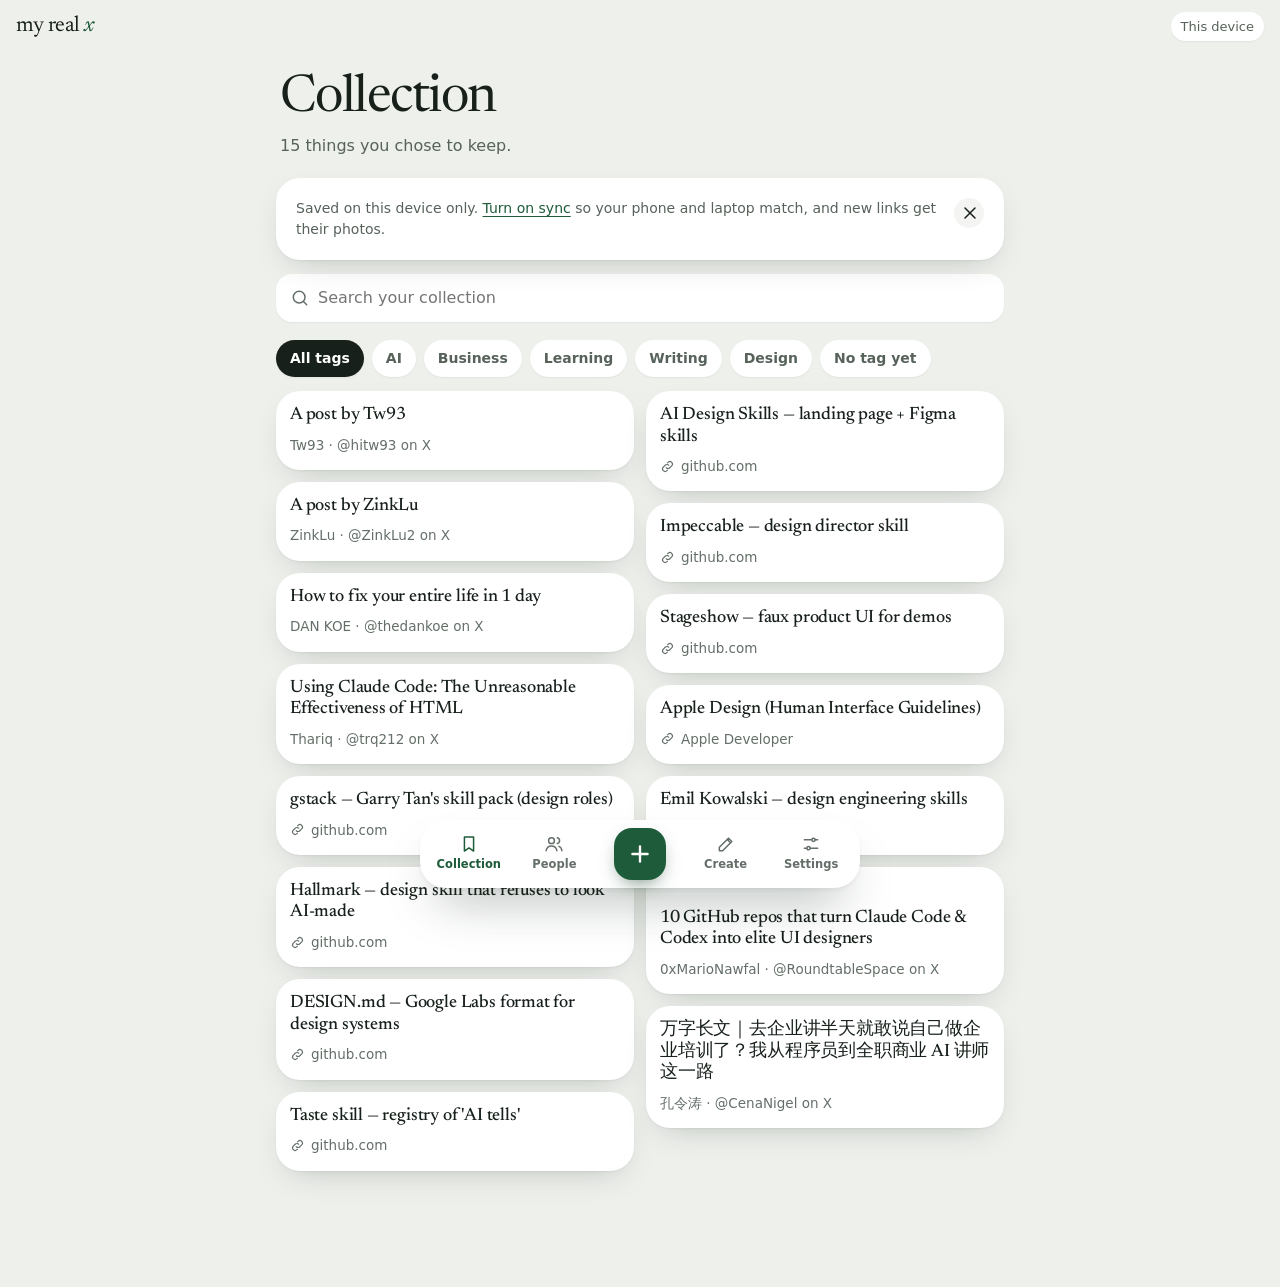
==== commit 6112388e: "Remove Today's reading; Collection is the home page - Drop the Today view, daily read count, done-fo" ====
--- a/index.html
+++ b/index.html
@@ -18,17 +18,16 @@
 </head>
 <body>
   <header class="top">
-    <a class="wordmark" href="./" data-act="goto" data-view="today">my real <em>x</em></a>
+    <a class="wordmark" href="./" data-act="goto" data-view="library">my real <em>x</em></a>
     <button id="sync" class="pill" type="button"></button>
-    <button id="gear" class="icon-btn" type="button" aria-label="Settings" data-act="goto" data-view="settings"></button>
   </header>
   <main id="main"><p class="sub">Loading…</p></main>
   <nav class="tabbar" id="nav" aria-label="Main">
-    <button type="button" data-view="today"></button>
     <button type="button" data-view="library"></button>
+    <button type="button" data-view="people"></button>
     <button type="button" id="addBtn" class="add" aria-label="Add something"></button>
     <button type="button" data-view="create"></button>
-    <button type="button" data-view="people"></button>
+    <button type="button" data-view="settings"></button>
   </nav>
   <dialog id="sheet"><div id="sheetBody" class="sheet-inner"></div></dialog>
   <div id="toast" role="status"></div>
